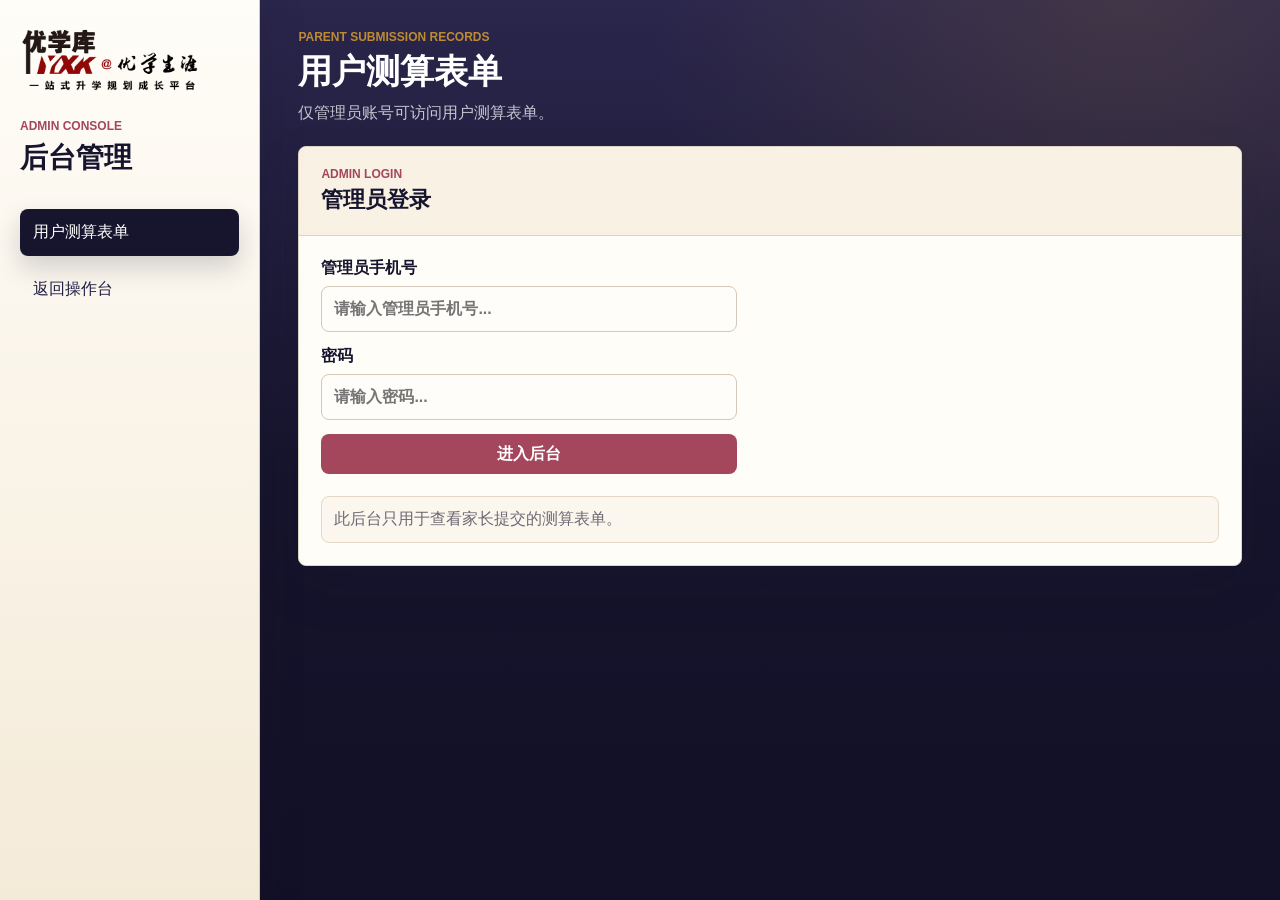
==== web/admin.html @ d522d4bc "Initial commit" ====
<!doctype html>
<html lang="zh-CN">
  <head>
    <meta charset="UTF-8" />
    <meta name="viewport" content="width=device-width, initial-scale=1.0" />
    <meta name="theme-color" content="#17152e" />
    <title>后台管理 - 贵阳中考志愿填报操作台</title>
    <link rel="stylesheet" href="./admin.css?v=20260606-inner-split-theme" />
  </head>
  <body>
    <main class="admin-shell">
      <aside class="admin-sidebar">
        <img class="admin-logo" src="./assets/youxueku-logo.png" alt="优学库" />
        <div>
          <p>Admin Console</p>
          <h1>后台管理</h1>
        </div>
        <nav>
          <a class="active" href="/admin">用户测算表单</a>
          <a href="/">返回操作台</a>
        </nav>
      </aside>

      <section class="admin-workspace">
        <header class="admin-topbar">
          <div>
            <p class="eyebrow">Parent Submission Records</p>
            <h2>用户测算表单</h2>
            <span>仅管理员账号可访问用户测算表单。</span>
          </div>
          <div class="admin-actions" id="adminActions" hidden>
            <strong id="adminPhone"></strong>
            <button id="refreshButton" type="button">刷新</button>
            <button id="exportButton" type="button">导出</button>
            <button id="logoutButton" type="button">退出</button>
          </div>
        </header>

        <section class="admin-card" id="adminLoginPanel">
          <div class="admin-card-head">
            <div>
              <p class="eyebrow">Admin Login</p>
              <h3>管理员登录</h3>
            </div>
          </div>
          <form class="admin-login-form" id="adminLoginForm">
            <label>
              <span>管理员手机号</span>
              <input id="adminLoginPhone" type="tel" inputmode="numeric" maxlength="11" autocomplete="tel" placeholder="请输入管理员手机号..." />
            </label>
            <label>
              <span>密码</span>
              <input id="adminLoginPassword" type="password" autocomplete="current-password" placeholder="请输入密码..." />
            </label>
            <button type="submit">进入后台</button>
          </form>
          <p class="admin-message" id="adminMessage">此后台只用于查看家长提交的测算表单。</p>
        </section>

        <section class="admin-content" id="adminContent" hidden>
          <section class="admin-card">
            <div class="admin-card-head">
              <div>
                <p class="eyebrow">Filters</p>
                <h3>筛选记录</h3>
              </div>
            </div>
            <form class="admin-filter-form" id="filterForm">
              <label>
                <span>手机号</span>
                <input id="filterPhone" type="search" inputmode="numeric" placeholder="输入手机号..." />
              </label>
              <label>
                <span>区域</span>
                <input id="filterRegion" type="search" placeholder="如 三区一地..." />
              </label>
              <label>
                <span>毕业初中</span>
                <input id="filterMiddleSchool" type="search" placeholder="输入初中名称..." />
              </label>
              <label>
                <span>跟进状态</span>
                <select id="filterFollowStatus">
                  <option value="">全部</option>
                  <option>未联系</option>
                  <option>已联系</option>
                  <option>已预约</option>
                  <option>已成交</option>
                  <option>无效</option>
                </select>
              </label>
              <label>
                <span>最低分</span>
                <input id="filterScoreMin" type="number" inputmode="numeric" placeholder="如 600" />
              </label>
              <label>
                <span>最高分</span>
                <input id="filterScoreMax" type="number" inputmode="numeric" placeholder="如 700" />
              </label>
              <div class="filter-actions">
                <button type="submit">筛选</button>
                <button id="resetFilterButton" type="button">重置</button>
              </div>
            </form>
          </section>

          <div class="admin-stats">
            <div><span>提交记录</span><strong id="totalCount">0</strong></div>
            <div><span>今日提交</span><strong id="todayCount">0</strong></div>
            <div><span>平均分</span><strong id="averageScore">-</strong></div>
          </div>

          <section class="admin-card">
            <div class="admin-card-head">
              <div>
                <p class="eyebrow">Submission Table</p>
                <h3>最近用户记录</h3>
              </div>
            </div>
            <div class="admin-table-wrap">
              <table>
                <thead>
                  <tr>
                    <th>提交时间</th>
                    <th>手机号</th>
                    <th>分数</th>
                    <th>区域</th>
                    <th>毕业初中</th>
                    <th>全市/区位次</th>
                    <th>配额排位</th>
                    <th>跟进状态</th>
                    <th>推荐摘要</th>
                    <th>操作</th>
                  </tr>
                </thead>
                <tbody id="submissionRows">
                  <tr><td colspan="10">暂无记录</td></tr>
                </tbody>
              </table>
            </div>
          </section>
        </section>
      </section>
    </main>
    <dialog class="admin-dialog" id="detailDialog">
      <form method="dialog" class="admin-dialog-frame">
        <div class="admin-dialog-head">
          <div>
            <p class="eyebrow">Submission Detail</p>
            <h3>测算详情与跟进</h3>
          </div>
          <button value="close" type="submit">关闭</button>
        </div>
        <div class="detail-grid" id="detailContent"></div>
        <div class="follow-editor">
          <label>
            <span>跟进状态</span>
            <select id="detailFollowStatus">
              <option>未联系</option>
              <option>已联系</option>
              <option>已预约</option>
              <option>已成交</option>
              <option>无效</option>
            </select>
          </label>
          <label>
            <span>管理员备注</span>
            <textarea id="detailAdminNote" rows="4" placeholder="记录沟通情况、家长意向或下一步安排..."></textarea>
          </label>
          <button id="saveDetailButton" type="button">保存跟进</button>
        </div>
      </form>
    </dialog>
    <script src="./admin.js?v=20260606-admin-crm"></script>
  </body>
</html>
---- web/admin.css ----
:root {
  --bg: #f3efe7;
  --panel: #fffdf8;
  --ink: #17152e;
  --muted: #6f6872;
  --line: #ded4c5;
  --primary: #211d43;
  --primary-dark: #17152e;
  --gold: #bd8b34;
  --wine: #a4475d;
  --wine-dark: #783246;
  --sapphire: #365d80;
  --shadow: 0 20px 52px rgba(28, 23, 40, 0.12);
}

* {
  box-sizing: border-box;
}

body {
  margin: 0;
  min-height: 100vh;
  background:
    radial-gradient(circle at 88% 0%, rgba(189, 139, 52, 0.16), transparent 30rem),
    linear-gradient(180deg, #2a264c 0, #17152e 52%, #111026 100%),
    var(--primary-dark);
  color: var(--ink);
  font-family: "Microsoft YaHei", "PingFang SC", Arial, sans-serif;
}

button,
input {
  font: inherit;
}

.admin-shell {
  display: grid;
  grid-template-columns: 260px minmax(0, 1fr);
  min-height: 100vh;
}

.admin-sidebar {
  position: sticky;
  top: 0;
  height: 100vh;
  padding: 26px 20px;
  background: linear-gradient(180deg, #fffdf8 0, #f4ead8 100%);
  color: var(--primary-dark);
  border-right: 1px solid #d8c8aa;
  box-shadow: 12px 0 34px rgba(31, 26, 43, 0.12);
}

.admin-logo {
  display: block;
  width: 180px;
  height: auto;
  max-height: 78px;
  object-fit: contain;
}

.admin-sidebar p {
  margin: 24px 0 6px;
  color: var(--wine);
  font-size: 12px;
  font-weight: 800;
  text-transform: uppercase;
}

.admin-sidebar h1 {
  margin: 0;
  font-size: 28px;
}

.admin-sidebar nav {
  display: grid;
  gap: 10px;
  margin-top: 32px;
}

.admin-sidebar a {
  padding: 12px;
  border-radius: 8px;
  color: var(--primary);
  text-decoration: none;
  border: 1px solid transparent;
}

.admin-sidebar a.active,
.admin-sidebar a:hover {
  color: #ffffff;
  background: var(--primary-dark);
  border-color: rgba(33, 29, 67, 0.22);
  box-shadow: 0 12px 26px rgba(23, 21, 46, 0.18);
}

.admin-workspace {
  min-width: 0;
  padding: 30px clamp(22px, 3vw, 42px);
  color: #ffffff;
}

.admin-topbar {
  display: flex;
  justify-content: space-between;
  gap: 18px;
  align-items: flex-start;
  margin-bottom: 22px;
}

.eyebrow {
  margin: 0;
  color: var(--gold);
  font-size: 12px;
  font-weight: 800;
  text-transform: uppercase;
}

.admin-topbar h2 {
  margin: 5px 0 8px;
  font-size: 34px;
}

.admin-topbar span {
  color: rgba(255, 255, 255, 0.74);
}

.admin-card .eyebrow,
.admin-actions .eyebrow {
  color: var(--wine);
}

.admin-actions {
  display: inline-flex;
  align-items: center;
  gap: 10px;
  padding: 8px;
  border: 1px solid #d5c3a0;
  border-radius: 8px;
  background: var(--panel);
  box-shadow: var(--shadow);
}

.admin-actions[hidden],
.admin-content[hidden],
.admin-card[hidden] {
  display: none !important;
}

.admin-actions strong {
  padding: 0 4px;
  color: var(--primary);
}

.admin-actions button,
.admin-login-form button {
  min-height: 40px;
  padding: 9px 13px;
  border: 0;
  border-radius: 8px;
  background: var(--primary);
  color: #ffffff;
  font-weight: 800;
  cursor: pointer;
}

.admin-actions button:first-of-type {
  background: var(--wine);
}

.admin-card {
  margin-bottom: 20px;
  border: 1px solid var(--line);
  border-radius: 8px;
  background: var(--panel);
  color: var(--ink);
  box-shadow: var(--shadow);
  overflow: hidden;
}

.admin-card-head {
  padding: 20px 22px;
  border-bottom: 1px solid var(--line);
  background: #f8f1e4;
}

.admin-card-head h3 {
  margin: 4px 0 0;
  font-size: 22px;
}

.admin-login-form {
  display: grid;
  max-width: 460px;
  gap: 14px;
  padding: 22px;
}

.admin-login-form label,
.admin-filter-form label,
.follow-editor label {
  display: grid;
  gap: 7px;
  font-weight: 800;
}

.admin-login-form input,
.admin-filter-form input,
.admin-filter-form select,
.follow-editor select,
.follow-editor textarea {
  min-height: 46px;
  padding: 10px 12px;
  border: 1px solid #d4c8bb;
  border-radius: 8px;
  background: #fffdfa;
}

.admin-login-form button {
  background: var(--wine);
}

.admin-message {
  margin: 0 22px 22px;
  padding: 12px;
  border: 1px solid #e4d7c6;
  border-radius: 8px;
  background: #fbf6ee;
  color: var(--muted);
}

.admin-message[data-type="error"] {
  border-color: rgba(164, 71, 93, 0.26);
  background: #faedf1;
  color: var(--wine-dark);
}

.admin-filter-form {
  display: grid;
  grid-template-columns: repeat(6, minmax(0, 1fr));
  gap: 14px;
  padding: 18px 22px 22px;
}

.filter-actions {
  display: flex;
  gap: 10px;
  align-items: end;
}

.filter-actions button,
.table-action,
.follow-editor button {
  min-height: 40px;
  padding: 9px 12px;
  border: 0;
  border-radius: 8px;
  background: var(--wine);
  color: #ffffff;
  font-weight: 800;
  cursor: pointer;
}

.filter-actions button:last-child {
  background: var(--primary);
}

.admin-stats {
  display: grid;
  grid-template-columns: repeat(3, minmax(0, 1fr));
  gap: 14px;
  margin-bottom: 20px;
}

.admin-stats div {
  padding: 18px;
  border: 1px solid var(--line);
  border-left: 4px solid var(--sapphire);
  border-radius: 8px;
  background: #eef4f8;
  box-shadow: var(--shadow);
}

.admin-stats span,
.admin-stats strong {
  display: block;
}

.admin-stats span {
  color: var(--muted);
}

.admin-stats strong {
  margin-top: 6px;
  font-size: 34px;
  font-variant-numeric: tabular-nums;
}

.admin-table-wrap {
  overflow: auto;
}

table {
  width: 100%;
  min-width: 980px;
  border-collapse: collapse;
}

th,
td {
  padding: 13px 14px;
  border-bottom: 1px solid var(--line);
  text-align: left;
  vertical-align: top;
}

th {
  background: #eef1f5;
  font-size: 13px;
}

td {
  color: #312c42;
  line-height: 1.6;
}

.status-badge {
  display: inline-flex;
  padding: 5px 9px;
  border-radius: 8px;
  background: #f8f1e4;
  color: var(--wine-dark);
  font-weight: 800;
  white-space: nowrap;
}

.table-action {
  min-height: 32px;
  padding: 6px 10px;
  background: var(--primary);
}

.table-actions {
  display: inline-flex;
  gap: 8px;
  align-items: center;
}

.danger-action {
  background: var(--wine);
}

.danger-action:hover {
  background: var(--wine-dark);
}

.admin-dialog {
  width: min(980px, calc(100vw - 32px));
  border: 0;
  border-radius: 8px;
  padding: 0;
  background: transparent;
}

.admin-dialog::backdrop {
  background: rgba(23, 21, 46, 0.58);
}

.admin-dialog-frame {
  padding: 20px;
  border: 1px solid var(--line);
  border-radius: 8px;
  background: var(--panel);
  box-shadow: var(--shadow);
}

.admin-dialog-head {
  display: flex;
  justify-content: space-between;
  gap: 16px;
  align-items: start;
  padding-bottom: 16px;
  border-bottom: 1px solid var(--line);
}

.admin-dialog-head h3 {
  margin: 4px 0 0;
  font-size: 24px;
}

.admin-dialog-head button {
  min-height: 36px;
  padding: 8px 12px;
  border: 0;
  border-radius: 8px;
  background: var(--primary);
  color: #ffffff;
  cursor: pointer;
}

.detail-grid {
  display: grid;
  grid-template-columns: repeat(2, minmax(0, 1fr));
  gap: 12px;
  padding: 18px 0;
}

.detail-grid div {
  padding: 12px;
  border: 1px solid var(--line);
  border-radius: 8px;
  background: #fffaf2;
}

.detail-grid .wide {
  grid-column: 1 / -1;
}

.detail-grid strong,
.detail-grid span {
  display: block;
}

.detail-grid strong {
  margin-bottom: 6px;
  color: var(--primary);
}

.detail-grid span {
  color: var(--muted);
}

.follow-editor {
  display: grid;
  grid-template-columns: 220px minmax(0, 1fr) 120px;
  gap: 14px;
  align-items: end;
  padding-top: 16px;
  border-top: 1px solid var(--line);
}

@media (max-width: 900px) {
  .admin-shell {
    grid-template-columns: 1fr;
  }

  .admin-sidebar {
    position: static;
    height: auto;
  }

  .admin-topbar {
    display: grid;
  }

  .admin-stats {
    grid-template-columns: 1fr;
  }

  .admin-filter-form,
  .detail-grid,
  .follow-editor {
    grid-template-columns: 1fr;
  }
}
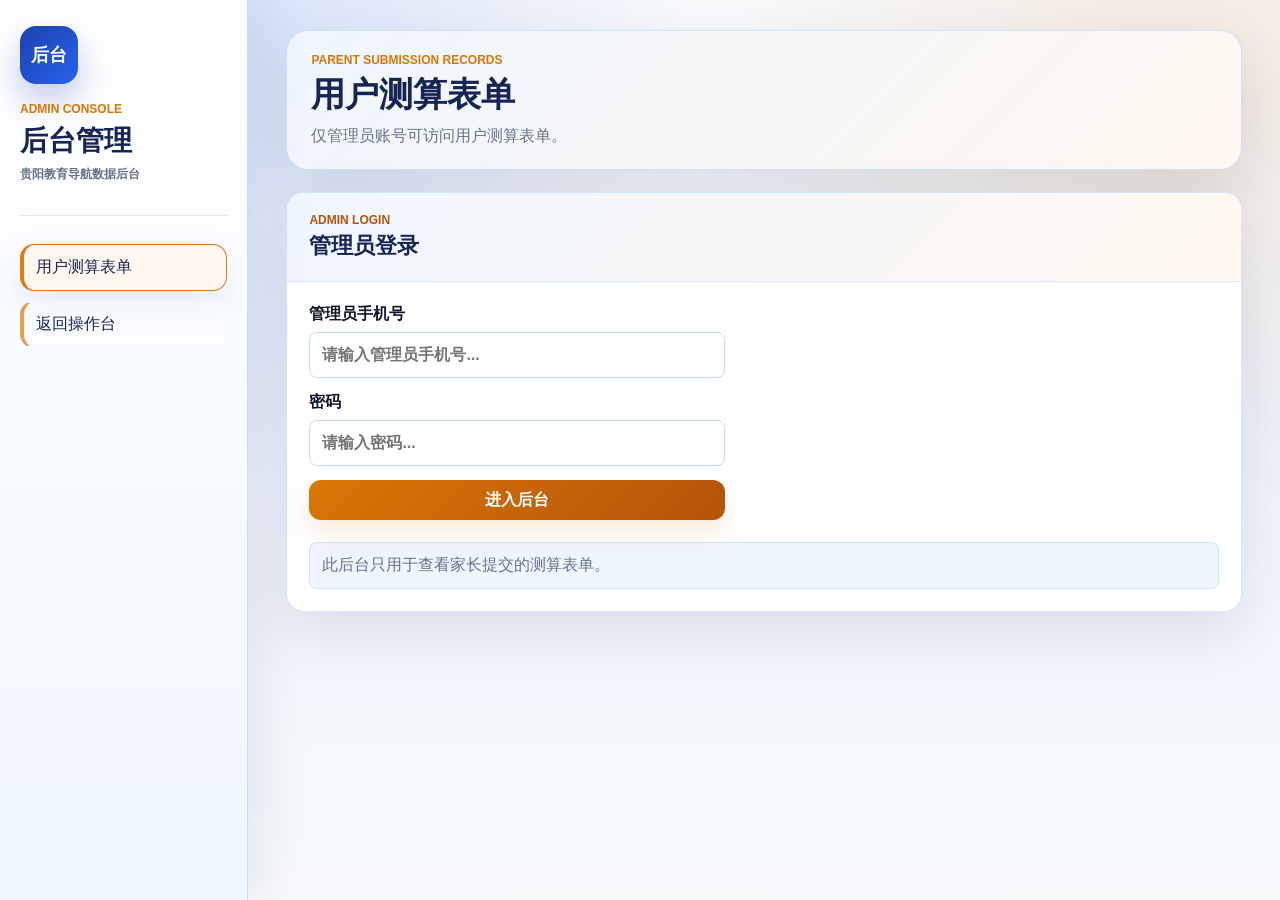
==== commit 8a22cee2: "Prepare Zeabur deployment" ====
--- a/web/admin.html
+++ b/web/admin.html
@@ -3,17 +3,17 @@
   <head>
     <meta charset="UTF-8" />
     <meta name="viewport" content="width=device-width, initial-scale=1.0" />
-    <meta name="theme-color" content="#17152e" />
-    <title>后台管理 - 贵阳中考志愿填报操作台</title>
-    <link rel="stylesheet" href="./admin.css?v=20260606-inner-split-theme" />
+    <meta name="theme-color" content="#f8fafc" />
+    <title>后台管理 - 贵阳教育导航</title>
+    <link rel="stylesheet" href="./admin.css?v=20260611-admin-unified-theme" />
   </head>
   <body>
     <main class="admin-shell">
       <aside class="admin-sidebar">
-        <img class="admin-logo" src="./assets/youxueku-logo.png" alt="优学库" />
         <div>
           <p>Admin Console</p>
           <h1>后台管理</h1>
+          <span class="admin-subtitle">贵阳教育导航数据后台</span>
         </div>
         <nav>
           <a class="active" href="/admin">用户测算表单</a>
--- a/web/admin.css
+++ b/web/admin.css
@@ -462,3 +462,208 @@
     grid-template-columns: 1fr;
   }
 }
+
+/* Unified admin theme: match the main 贵阳教育导航 interface. */
+:root {
+  --bg: #f8fafc;
+  --panel: rgba(255, 255, 255, 0.96);
+  --ink: #0f172a;
+  --muted: #64748b;
+  --line: #dbeafe;
+  --primary: #1e40af;
+  --primary-dark: #172554;
+  --gold: #d97706;
+  --wine: #b45309;
+  --wine-dark: #78350f;
+  --shadow: 0 22px 60px rgba(15, 23, 42, 0.11);
+}
+
+body {
+  background:
+    radial-gradient(circle at 16% 0%, rgba(37, 99, 235, 0.16), transparent 30rem),
+    radial-gradient(circle at 92% 10%, rgba(217, 119, 6, 0.12), transparent 28rem),
+    linear-gradient(180deg, #f8fafc 0%, #eef4ff 48%, #f8fafc 100%);
+  color: var(--ink);
+}
+
+.admin-shell {
+  grid-template-columns: 248px minmax(0, 1fr);
+}
+
+.admin-sidebar {
+  background:
+    linear-gradient(180deg, rgba(255, 255, 255, 0.96), rgba(239, 246, 255, 0.94)),
+    #ffffff;
+  border-right: 1px solid rgba(147, 197, 253, 0.52);
+  box-shadow: 16px 0 48px rgba(15, 23, 42, 0.08);
+}
+
+.admin-logo {
+  display: none !important;
+}
+
+.admin-sidebar > div::before {
+  content: "后台";
+  display: grid;
+  place-items: center;
+  width: 58px;
+  height: 58px;
+  margin-bottom: 18px;
+  border-radius: 16px;
+  background: linear-gradient(135deg, #1e40af, #2563eb);
+  color: #ffffff;
+  font-size: 18px;
+  font-weight: 900;
+  box-shadow: 0 16px 34px rgba(30, 64, 175, 0.28);
+}
+
+.admin-sidebar p {
+  margin: 0 0 6px;
+  color: var(--gold);
+}
+
+.admin-sidebar h1 {
+  color: var(--primary-dark);
+}
+
+.admin-subtitle {
+  display: block;
+  margin-top: 6px;
+  color: var(--muted);
+  font-size: 12px;
+  font-weight: 700;
+}
+
+.admin-sidebar nav {
+  padding-top: 28px;
+  border-top: 1px solid rgba(147, 197, 253, 0.34);
+}
+
+.admin-sidebar a {
+  border-radius: 14px;
+  color: var(--primary-dark);
+  border-left: 4px solid rgba(217, 119, 6, 0.7);
+  background: rgba(255, 255, 255, 0.34);
+  transition:
+    background 0.16s ease,
+    color 0.16s ease,
+    box-shadow 0.16s ease;
+}
+
+.admin-sidebar a.active,
+.admin-sidebar a:hover {
+  color: var(--primary-dark);
+  background: rgba(255, 247, 237, 0.92);
+  border-color: rgba(217, 119, 6, 0.95);
+  box-shadow: 0 16px 36px rgba(30, 64, 175, 0.1);
+}
+
+.admin-workspace {
+  color: var(--ink);
+}
+
+.admin-topbar {
+  padding: 22px 24px;
+  border: 1px solid rgba(147, 197, 253, 0.42);
+  border-radius: 22px;
+  background:
+    linear-gradient(135deg, rgba(239, 246, 255, 0.96), rgba(255, 247, 237, 0.88)),
+    #ffffff;
+  box-shadow: var(--shadow);
+}
+
+.eyebrow {
+  color: var(--gold);
+}
+
+.admin-topbar h2 {
+  color: var(--primary-dark);
+}
+
+.admin-topbar span {
+  color: var(--muted);
+}
+
+.admin-actions,
+.admin-card,
+.admin-dialog-frame {
+  border-color: rgba(147, 197, 253, 0.42);
+  border-radius: 18px;
+  background: var(--panel);
+  box-shadow: var(--shadow);
+}
+
+.admin-actions button,
+.admin-login-form button,
+.filter-actions button,
+.table-action,
+.follow-editor button,
+.admin-dialog-head button {
+  border-radius: 12px;
+  background: linear-gradient(135deg, #1e40af, #2563eb);
+  box-shadow: 0 12px 26px rgba(30, 64, 175, 0.16);
+}
+
+.admin-actions button:first-of-type,
+.admin-login-form button,
+.filter-actions button:first-child {
+  background: linear-gradient(135deg, #d97706, #b45309);
+  box-shadow: 0 12px 26px rgba(217, 119, 6, 0.16);
+}
+
+.danger-action,
+.danger-action:hover {
+  background: linear-gradient(135deg, #b91c1c, #991b1b);
+}
+
+.admin-card-head {
+  background:
+    linear-gradient(135deg, rgba(239, 246, 255, 0.96), rgba(255, 247, 237, 0.88)),
+    #ffffff;
+}
+
+.admin-card-head h3,
+.admin-dialog-head h3 {
+  color: var(--primary-dark);
+}
+
+.admin-login-form input,
+.admin-filter-form input,
+.admin-filter-form select,
+.follow-editor select,
+.follow-editor textarea {
+  border-color: #bfdbfe;
+  background: #ffffff;
+}
+
+.admin-message,
+.status-badge,
+.detail-grid div {
+  border-color: rgba(147, 197, 253, 0.38);
+  background: #eff6ff;
+}
+
+.admin-stats div {
+  border-color: rgba(147, 197, 253, 0.42);
+  border-radius: 18px;
+  background: rgba(255, 255, 255, 0.92);
+}
+
+table th {
+  background: #eff6ff;
+  color: var(--primary-dark);
+}
+
+tbody tr:hover {
+  background: #f8fbff;
+}
+
+@media (max-width: 900px) {
+  .admin-shell {
+    grid-template-columns: 1fr;
+  }
+
+  .admin-sidebar {
+    height: auto;
+  }
+}
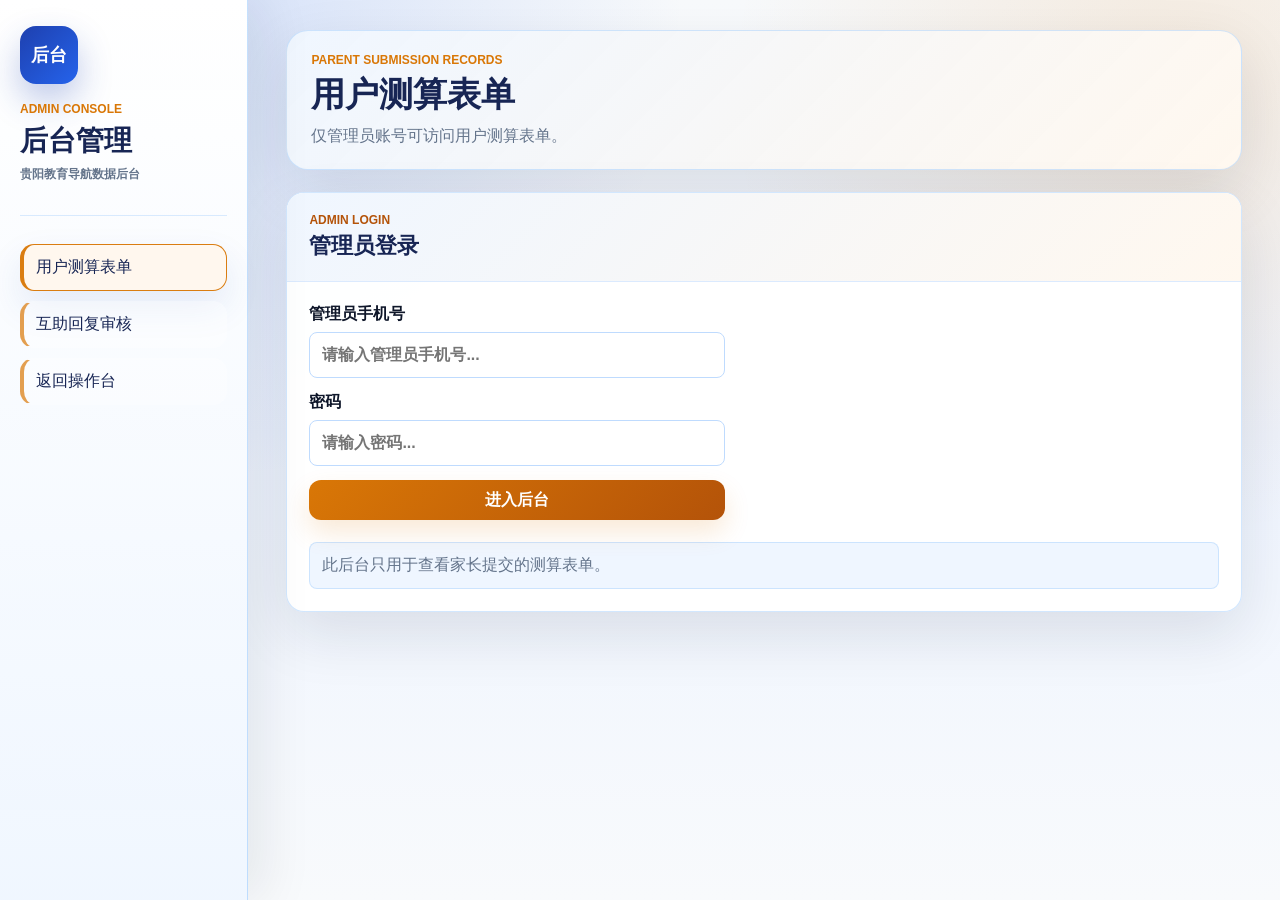
==== commit ae82a845: "Add help community workflow" ====
--- a/web/admin.html
+++ b/web/admin.html
@@ -5,7 +5,7 @@
     <meta name="viewport" content="width=device-width, initial-scale=1.0" />
     <meta name="theme-color" content="#f8fafc" />
     <title>后台管理 - 贵阳教育导航</title>
-    <link rel="stylesheet" href="./admin.css?v=20260611-admin-unified-theme" />
+    <link rel="stylesheet" href="./admin.css?v=20260613-help-community" />
   </head>
   <body>
     <main class="admin-shell">
@@ -17,6 +17,7 @@
         </div>
         <nav>
           <a class="active" href="/admin">用户测算表单</a>
+          <a href="#helpReviewPanel">互助回复审核</a>
           <a href="/">返回操作台</a>
         </nav>
       </aside>
@@ -108,7 +109,35 @@
             <div><span>提交记录</span><strong id="totalCount">0</strong></div>
             <div><span>今日提交</span><strong id="todayCount">0</strong></div>
             <div><span>平均分</span><strong id="averageScore">-</strong></div>
-          </div>
+            <div><span>待审回复</span><strong id="pendingReplyCount">0</strong></div>
+          </div>
+
+          <section class="admin-card" id="helpReviewPanel">
+            <div class="admin-card-head">
+              <div>
+                <p class="eyebrow">Help Reply Review</p>
+                <h3>互助回复审核</h3>
+              </div>
+              <button class="table-action" id="refreshHelpRepliesButton" type="button">刷新回复</button>
+            </div>
+            <div class="admin-table-wrap">
+              <table>
+                <thead>
+                  <tr>
+                    <th>提交时间</th>
+                    <th>手机号</th>
+                    <th>求助标题</th>
+                    <th>回复内容</th>
+                    <th>状态</th>
+                    <th>操作</th>
+                  </tr>
+                </thead>
+                <tbody id="helpReplyRows">
+                  <tr><td colspan="6">暂无待审核回复</td></tr>
+                </tbody>
+              </table>
+            </div>
+          </section>
 
           <section class="admin-card">
             <div class="admin-card-head">
@@ -171,6 +200,6 @@
         </div>
       </form>
     </dialog>
-    <script src="./admin.js?v=20260606-admin-crm"></script>
+    <script src="./admin.js?v=20260613-help-community"></script>
   </body>
 </html>
--- a/web/admin.css
+++ b/web/admin.css
@@ -658,6 +658,24 @@
   background: #f8fbff;
 }
 
+.review-subtext {
+  display: block;
+  max-width: 360px;
+  margin-top: 6px;
+  color: var(--muted);
+  font-size: 12px;
+  line-height: 1.55;
+}
+
+.approve-action {
+  background: linear-gradient(135deg, #2563eb, #1d4ed8);
+}
+
+#helpReviewPanel td:nth-child(4) {
+  max-width: 420px;
+  line-height: 1.65;
+}
+
 @media (max-width: 900px) {
   .admin-shell {
     grid-template-columns: 1fr;
